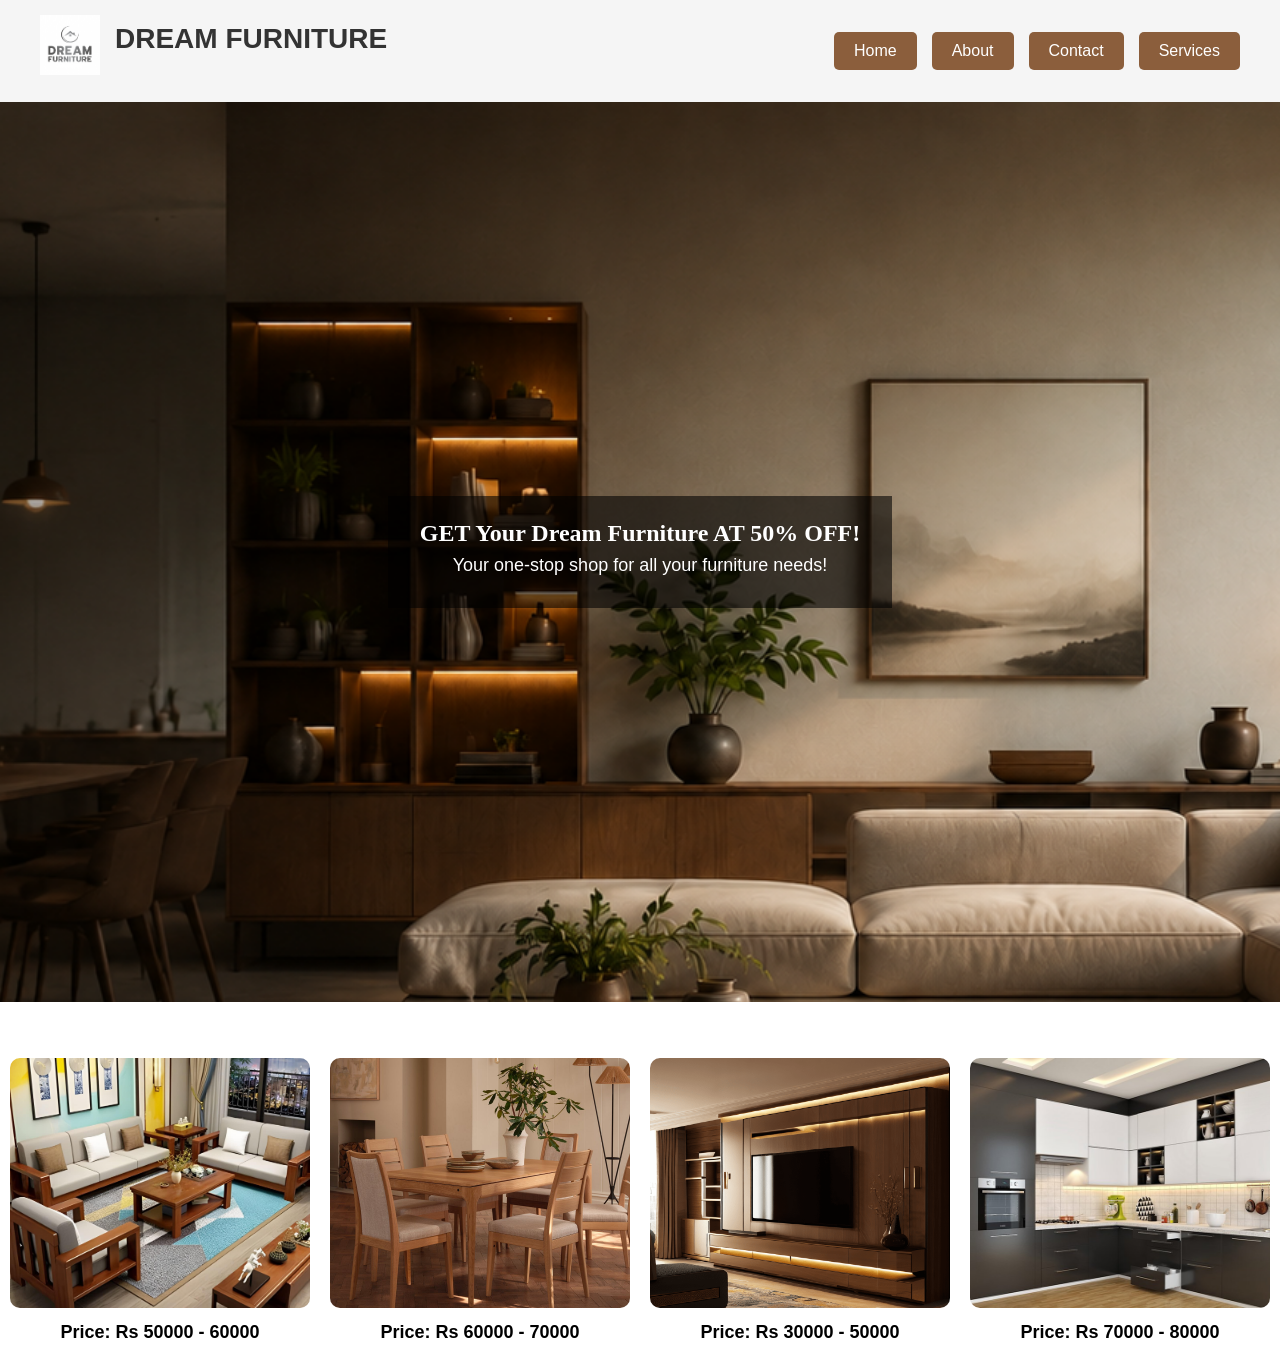
==== index.html @ bffdd096 "example seo  web to check and website performance" ====
<!DOCTYPE html>
<html lang="en">
<head>
    <meta charset="UTF-8">
    <meta name="viewport" content="width=device-width, initial-scale=1.0">
    <link rel="stylesheet" href="SEOstyle.css">
    <title>Dream Furniture</title>
</head>
<body>

    <nav>
        <div class="logo-title">
            <img src="logo.png" alt="Logo">
            <h1>DREAM FURNITURE</h1>
        </div>

        <div class="nav-links">
            <button onclick="location.href='index.html'">Home</button>
            <button onclick="location.href='about.html'">About</button>
            <button onclick="location.href='contact.html'">Contact</button>
            <button onclick="location.href='services.html'">Services</button>
        </div>
    </nav>

    <section class="main_image">
        <img src="furniture.png" alt="Furniture Image">

        <div class="main_text">
            <h2>GET Your Dream Furniture AT 50% OFF!</h2>
            <p>Your one-stop shop for all your furniture needs!</p>
        </div>
    </section>
    <br>
    <br>
    <div class="image-container">

    <div class="item">
        <img src="f1.jpg" alt="Furniture Image">
        <p>Price: Rs 50000 - 60000</p>
    </div>

    <div class="item">
        <img src="f2.jpg" alt="Furniture Image">
        <p>Price: Rs 60000 - 70000</p>
    </div>

    <div class="item">
        <img src="f5.png" alt="Furniture Image">
        <p>Price: Rs 30000 - 50000</p>
    </div>

    <div class="item">
        <img src="f3.jpg" alt="Furniture Image">
        <p>Price: Rs 70000 - 80000</p>
    </div>

</div>
</body>
</html>
---- SEOstyle.css ----
a{
    text-decoration: none;
    text-transform: uppercase;
    color: white;
}
body{
    margin: 0;
}
.main_image{
    position: relative;
    min-height: 100vh;
    overflow: hidden;
    display: grid;
    place-items: center;
    background-color: #242424;
}
.main_image img{
    position:absolute;
    inset: 0;
    width: 120%;
    height: 150%;
    object-fit: cover;
}
.main_text{
    position: relative;
    z-index: 1;
    max-width: 680px;
    margin: 24px;
    padding: 24px 32px;
    color: white;
    text-align: center;
    background-color: rgba(0, 0, 0, 0.58);
}
nav{
    text-align: center;
    background-color:black;
    padding: 18px 12px;
}
.logo-title{
    display: flex;
    align-items: center;
    justify-content: center;
    gap: 12px;
    margin-bottom: 12px;
}
.logo-title img{
    width: 52px;
    height: 52px;
    object-fit: contain;
}
h1{
    font-family: 'Roboto', sans-serif;
    font-size: 36px;
    font-weight: bold;
    margin: 0 0 12px;
    color: white;
    text-align: LEFT;
}
p{
    font-family: 'Roboto', sans-serif;
    font-size: 18px;
    margin: 8px 0;
    color: white;
}
@media (max-width: 600px){
    .main_image{
        min-height: 360px;
    }
    .main_image .main_text{
        padding: 20px;
    }
    h1{
        font-size: 28px;
    }
    p{
        font-size: 16px;
    }
}
nav .P1{
    font-family: 'Roboto', sans-serif;
    font-size: 18px;
    margin: 8px 0;
    color: white;
    display: block;
    text-align: LEFT;
    margin-right: 100PX;
}
*{
    margin:0;
    padding:0;
    box-sizing:border-box;
}

nav{
    display:flex;
    justify-content:space-between;
    align-items:center;
    padding:15px 40px;
    background-color:#f5f5f5;
}

.logo-title{
    display:flex;
    align-items:center;
    gap:15px;
}

.logo-title img{
    width:60px;
    height:60px;
    object-fit:contain;
}

.logo-title h1{
    font-size:28px;
    color:#333;
}

.nav-links{
    display:flex;
    gap:15px;
}

.nav-links button{
    padding:10px 20px;
    border:none;
    background-color:#8b5e3c;
    color:white;
    cursor:pointer;
    border-radius:5px;
    font-size:16px;
}

.nav-links button:hover{
    background-color:#6f472c;
}

.image-container{
    display:flex;
    justify-content:center;
    gap:20px;
    margin-top:20px;
}

.item{
    text-align:center;
}

.item img{
    width:300px;
    height:250px;
    object-fit:cover;
    border-radius:10px;
}

.item p{
    margin-top:10px;
    font-size:18px;
    color:black;
    font-weight:bold;
}
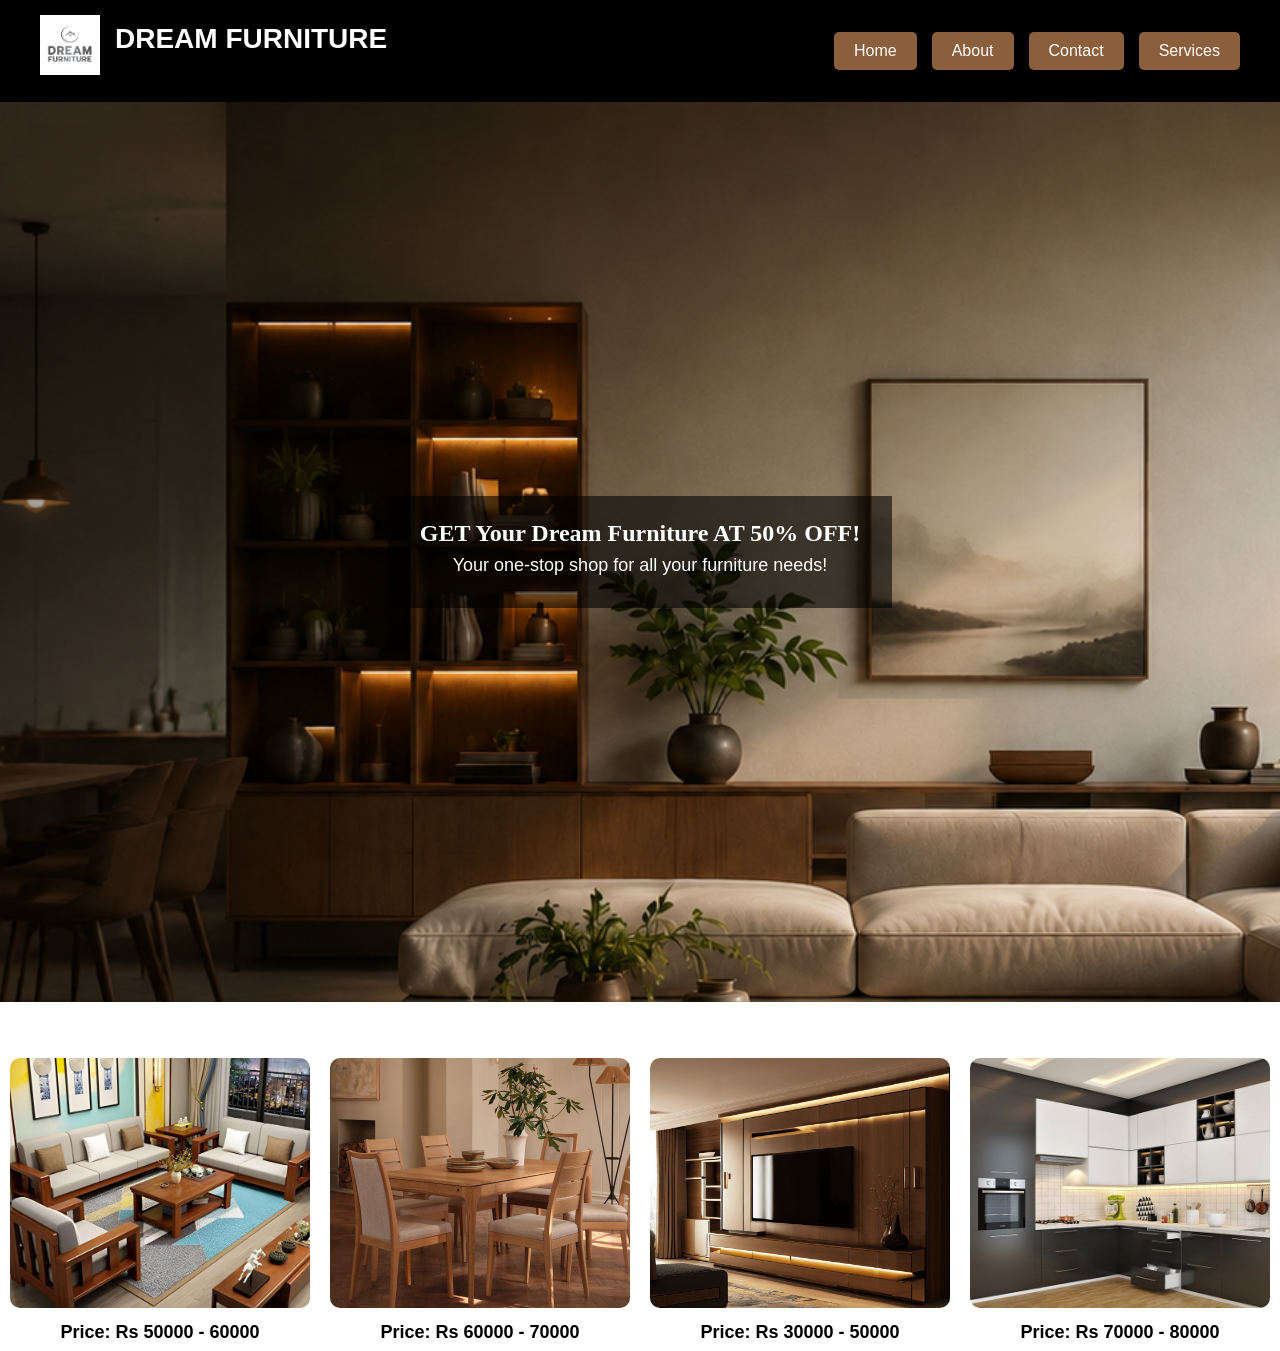
==== commit 5f0d7710: "changes done" ====
--- a/index.html
+++ b/index.html
@@ -35,22 +35,22 @@
     <div class="image-container">
 
     <div class="item">
-        <img src="f1.jpg" alt="Furniture Image">
+        <img src="sofa.jpg" alt="Furniture Image">
         <p>Price: Rs 50000 - 60000</p>
     </div>
 
     <div class="item">
-        <img src="f2.jpg" alt="Furniture Image">
+        <img src="dinning.jpg" alt="Furniture Image">
         <p>Price: Rs 60000 - 70000</p>
     </div>
 
     <div class="item">
-        <img src="f5.png" alt="Furniture Image">
+        <img src="tv furniture.png" alt="Furniture Image">
         <p>Price: Rs 30000 - 50000</p>
     </div>
 
     <div class="item">
-        <img src="f3.jpg" alt="Furniture Image">
+        <img src="kitchen furniture.jpg" alt="Furniture Image">
         <p>Price: Rs 70000 - 80000</p>
     </div>
 
--- a/SEOstyle.css
+++ b/SEOstyle.css
@@ -1,94 +1,13 @@
+*{
+    margin:0;
+    padding:0;
+    box-sizing:border-box;
+}
+
 a{
     text-decoration: none;
     text-transform: uppercase;
     color: white;
-}
-body{
-    margin: 0;
-}
-.main_image{
-    position: relative;
-    min-height: 100vh;
-    overflow: hidden;
-    display: grid;
-    place-items: center;
-    background-color: #242424;
-}
-.main_image img{
-    position:absolute;
-    inset: 0;
-    width: 120%;
-    height: 150%;
-    object-fit: cover;
-}
-.main_text{
-    position: relative;
-    z-index: 1;
-    max-width: 680px;
-    margin: 24px;
-    padding: 24px 32px;
-    color: white;
-    text-align: center;
-    background-color: rgba(0, 0, 0, 0.58);
-}
-nav{
-    text-align: center;
-    background-color:black;
-    padding: 18px 12px;
-}
-.logo-title{
-    display: flex;
-    align-items: center;
-    justify-content: center;
-    gap: 12px;
-    margin-bottom: 12px;
-}
-.logo-title img{
-    width: 52px;
-    height: 52px;
-    object-fit: contain;
-}
-h1{
-    font-family: 'Roboto', sans-serif;
-    font-size: 36px;
-    font-weight: bold;
-    margin: 0 0 12px;
-    color: white;
-    text-align: LEFT;
-}
-p{
-    font-family: 'Roboto', sans-serif;
-    font-size: 18px;
-    margin: 8px 0;
-    color: white;
-}
-@media (max-width: 600px){
-    .main_image{
-        min-height: 360px;
-    }
-    .main_image .main_text{
-        padding: 20px;
-    }
-    h1{
-        font-size: 28px;
-    }
-    p{
-        font-size: 16px;
-    }
-}
-nav .P1{
-    font-family: 'Roboto', sans-serif;
-    font-size: 18px;
-    margin: 8px 0;
-    color: white;
-    display: block;
-    text-align: LEFT;
-    margin-right: 100PX;
-}
-*{
-    margin:0;
-    padding:0;
-    box-sizing:border-box;
 }
 
 nav{
@@ -96,13 +15,16 @@
     justify-content:space-between;
     align-items:center;
     padding:15px 40px;
-    background-color:#f5f5f5;
+    background-color:black;
+    text-align: center;
 }
 
 .logo-title{
     display:flex;
     align-items:center;
+    justify-content:center;
     gap:15px;
+    margin-bottom:12px;
 }
 
 .logo-title img{
@@ -113,7 +35,7 @@
 
 .logo-title h1{
     font-size:28px;
-    color:#333;
+    color:white;
 }
 
 .nav-links{
@@ -133,6 +55,59 @@
 
 .nav-links button:hover{
     background-color:#6f472c;
+}
+
+.main_image{
+    position: relative;
+    min-height: 100vh;
+    overflow: hidden;
+    display: grid;
+    place-items: center;
+    background-color: #242424;
+}
+
+.main_image img{
+    position:absolute;
+    inset: 0;
+    width: 120%;
+    height: 150%;
+    object-fit: cover;
+}
+
+.main_text{
+    position: relative;
+    z-index: 1;
+    max-width: 680px;
+    margin: 24px;
+    padding: 24px 32px;
+    color: white;
+    text-align: center;
+    background-color: rgba(0, 0, 0, 0.58);
+}
+
+h1{
+    font-family: 'Roboto', sans-serif;
+    font-size: 36px;
+    font-weight: bold;
+    margin: 0 0 12px;
+    color: white;
+}
+
+p{
+    font-family: 'Roboto', sans-serif;
+    font-size: 18px;
+    margin: 8px 0;
+    color: white;
+}
+
+nav .P1{
+    font-family: 'Roboto', sans-serif;
+    font-size: 18px;
+    margin: 8px 0;
+    color: white;
+    display: block;
+    text-align: LEFT;
+    margin-right: 100PX;
 }
 
 .image-container{
@@ -158,4 +133,19 @@
     font-size:18px;
     color:black;
     font-weight:bold;
+}
+
+@media (max-width: 600px){
+    .main_image{
+        min-height: 360px;
+    }
+    .main_image .main_text{
+        padding: 20px;
+    }
+    h1{
+        font-size: 28px;
+    }
+    p{
+        font-size: 16px;
+    }
 }
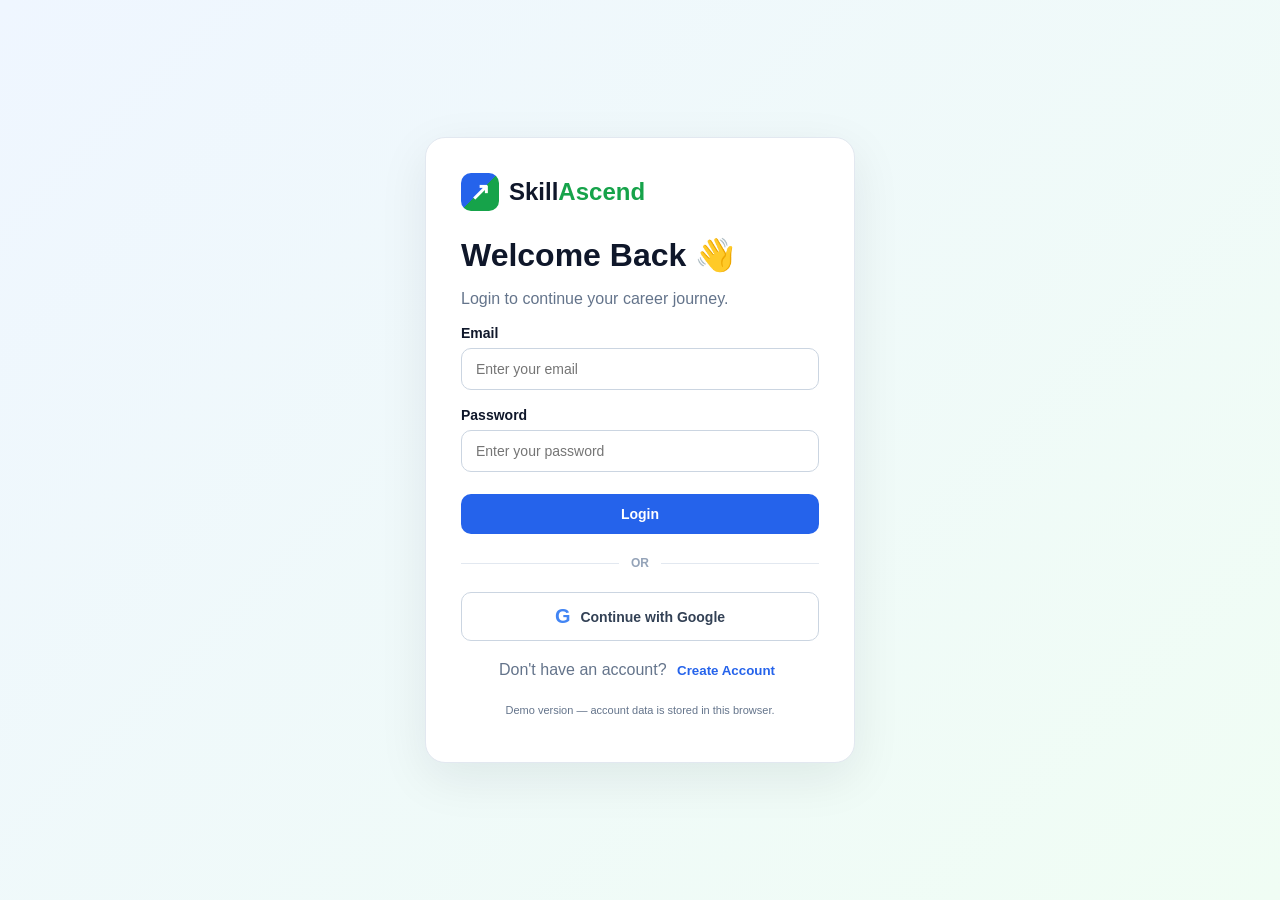
==== commit 7b5b6a8d: "done" ====
--- a/index.html
+++ b/index.html
@@ -1,59 +1,281 @@
 <!DOCTYPE html>
 <html lang="en">
 <head>
-    <meta charset="UTF-8">
-    <meta name="viewport" content="width=device-width, initial-scale=1.0">
-    <link rel="stylesheet" href="SEOstyle.css">
-    <title>Dream Furniture</title>
+<meta charset="UTF-8">
+<meta name="viewport" content="width=device-width, initial-scale=1.0">
+<title>SkillAscend</title>
+<link rel="stylesheet" href="sastyle.css">
 </head>
 <body>
 
-    <nav>
-        <div class="logo-title">
-            <img src="logo.png" alt="Logo">
-            <h1>DREAM FURNITURE</h1>
-        </div>
-
-        <div class="nav-links">
-            <button onclick="location.href='index.html'">Home</button>
-            <button onclick="location.href='about.html'">About</button>
-            <button onclick="location.href='contact.html'">Contact</button>
-            <button onclick="location.href='services.html'">Services</button>
-        </div>
-    </nav>
-
-    <section class="main_image">
-        <img src="furniture.png" alt="Furniture Image">
-
-        <div class="main_text">
-            <h2>GET Your Dream Furniture AT 50% OFF!</h2>
-            <p>Your one-stop shop for all your furniture needs!</p>
-        </div>
-    </section>
-    <br>
-    <br>
-    <div class="image-container">
-
-    <div class="item">
-        <img src="sofa.jpg" alt="Furniture Image">
-        <p>Price: Rs 50000 - 60000</p>
+<div id="authPage" class="auth-page">
+  <div class="auth-card">
+    <div class="logo"><div class="logo-icon">↗</div><div>Skill<span>Ascend</span></div></div>
+    <h1 id="authTitle">Welcome Back 👋</h1>
+    <p id="authSubtitle">Login to continue your career journey.</p>
+
+    <div id="nameField" class="input-group hidden">
+      <label>Full Name</label>
+      <input type="text" id="nameInput" placeholder="Enter your full name">
     </div>
-
-    <div class="item">
-        <img src="dinning.jpg" alt="Furniture Image">
-        <p>Price: Rs 60000 - 70000</p>
+    <div class="input-group">
+      <label>Email</label>
+      <input type="email" id="emailInput" placeholder="Enter your email">
     </div>
-
-    <div class="item">
-        <img src="tv furniture.png" alt="Furniture Image">
-        <p>Price: Rs 30000 - 50000</p>
+    <div class="input-group">
+      <label>Password</label>
+      <input type="password" id="passwordInput" placeholder="Enter your password">
     </div>
 
-    <div class="item">
-        <img src="kitchen furniture.jpg" alt="Furniture Image">
-        <p>Price: Rs 70000 - 80000</p>
-    </div>
-
+    <button class="main-button" onclick="handleAuth()" id="authButton">Login</button>
+    <div class="divider"><span>OR</span></div>
+    <button class="google-button" onclick="googleLogin()"><span class="google-icon">G</span> Continue with Google</button>
+
+    <p class="switch-auth">
+      <span id="switchText">Don't have an account?</span>
+      <button onclick="toggleAuth()" id="switchButton">Create Account</button>
+    </p>
+    <p class="demo-note">Demo version — account data is stored in this browser.</p>
+  </div>
 </div>
+
+<div id="mainApp" class="hidden">
+  <header class="topbar">
+    <div class="brand"><div class="logo-icon">↗</div><div>Skill<span>Ascend</span></div></div>
+    <div class="user-area"><div id="topUserName">User</div><div class="avatar" id="topAvatar">U</div></div>
+  </header>
+
+  <div class="app-layout">
+    <aside class="sidebar">
+      <button class="nav-button active" onclick="showPage('dashboard', this)">🏠 Dashboard</button>
+      <button class="nav-button" onclick="showPage('courses', this)">📚 Courses</button>
+      <button class="nav-button" onclick="showPage('cv', this)">📄 CV Builder</button>
+      <button class="nav-button" onclick="showPage('gaps', this)">🎯 Skill Gaps</button>
+      <button class="nav-button" onclick="showPage('verification', this)">🛡️ Verify Skills</button>
+      <button class="nav-button" onclick="showPage('jobs', this)">💼 Jobs</button>
+      <button class="nav-button" onclick="showPage('government', this)">🏛️ Government Jobs</button>
+      <button class="nav-button" onclick="showPage('profile', this)">👤 Profile</button>
+      <button class="nav-button" onclick="showPage('settings', this)">⚙️ Settings</button>
+      <div class="sidebar-bottom"><button class="nav-button logout" onclick="logout()">🚪 Logout</button></div>
+    </aside>
+
+    <main class="content">
+
+      <section id="dashboard" class="page">
+        <div class="hero">
+          <div>
+            <h1>Hello, <span id="welcomeName">User</span> 👋</h1>
+            <p>Keep learning, build your skills, and move closer to your career goal.</p>
+          </div>
+          <button class="success-button" onclick="openPage('jobs')">Find Opportunities</button>
+        </div>
+
+        <div class="stats-grid">
+          <div class="stat-card"><p>Overall Progress</p><h2 id="ovScore">0%</h2>
+            <div class="progress"><div class="progress-fill" id="ovBar" style="width:0%"></div></div></div>
+          <div class="stat-card"><p>Learning</p><h2 id="lrScore">0%</h2><span class="badge green" id="lrBadge">Not started</span></div>
+          <div class="stat-card"><p>CV Completion</p><h2 id="cvScore">0%</h2><span class="badge blue" id="cvBadge">Not started</span></div>
+          <div class="stat-card"><p>Skills Verified</p><h2 id="vfScore">0%</h2><span class="badge orange" id="vfBadge">Not started</span></div>
+          <div class="stat-card"><p>Trust Score</p><h2 id="trScore">100</h2><span class="badge green" id="trBadge">Trusted</span></div>
+        </div>
+
+        <h2 class="section-heading">Quick Actions</h2>
+        <div class="card-grid">
+          <div class="feature-card"><div class="feature-icon blue-icon">📄</div><h3>Build CV</h3>
+            <p>Create your professional CV with voice and AI.</p>
+            <button class="main-button" onclick="openPage('cv')">Build CV</button></div>
+          <div class="feature-card"><div class="feature-icon green-icon">🛡️</div><h3>Verify Skills</h3>
+            <p>Prove your practical skills.</p>
+            <button class="main-button" onclick="openPage('verification')">Verify</button></div>
+          <div class="feature-card"><div class="feature-icon green-icon">💼</div><h3>Find Jobs</h3>
+            <p>Find suitable opportunities.</p>
+            <button class="success-button" onclick="openPage('jobs')">Find Jobs</button></div>
+          <div class="feature-card"><div class="feature-icon blue-icon">🏛️</div><h3>Government Exams</h3>
+            <p>See every exam you are eligible for.</p>
+            <button class="main-button" onclick="openPage('government')">Check Eligibility</button></div>
+        </div>
+
+        <h2 class="section-heading">Your Career Journey</h2>
+        <div class="journey-card">
+          <div class="journey-step"><span>📚</span><strong>Learn</strong></div><div class="arrow">→</div>
+          <div class="journey-step"><span>🛠️</span><strong>Build</strong></div><div class="arrow">→</div>
+          <div class="journey-step"><span>🛡️</span><strong>Verify</strong></div><div class="arrow">→</div>
+          <div class="journey-step"><span>💼</span><strong>Get Employed</strong></div>
+        </div>
+      </section>
+
+      <section id="courses" class="page hidden">
+        <h1>Courses 📚</h1>
+        <p class="subtitle">Free YouTube tutorials. Missing skills for your career goal are shown first.</p>
+        <input class="search-box" type="text" placeholder="Search courses..." onkeyup="renderCourses()" id="courseSearch">
+        <div class="course-grid" id="courseList"></div>
+      </section>
+
+      <section id="cv" class="page hidden">
+        <div class="page-header">
+          <div>
+            <h1>CV Builder 📄</h1>
+            <p class="subtitle">Fill the form or speak. Your CV preview updates on the right.</p>
+          </div>
+          <button class="main-button" onclick="window.print()">Download / Print CV</button>
+        </div>
+
+        <div class="cv-layout">
+          <div class="form-card">
+            <h2>Personal Information</h2>
+            <div class="input-group"><label>Name</label><input id="cvName" type="text"></div>
+            <div class="two">
+              <div class="input-group"><label>Email</label><input id="cvEmail" type="email"></div>
+              <div class="input-group"><label>Phone</label><input id="cvPhone" type="tel" placeholder="+91 ..."></div>
+            </div>
+            <div class="two">
+              <div class="input-group"><label>Location</label><input id="cvLocation" placeholder="City, State"></div>
+              <div class="input-group"><label>LinkedIn / Portfolio</label><input id="cvLink" placeholder="Link (optional)"></div>
+            </div>
+
+            <div class="input-group">
+              <label>Career Goal (AI will verify this job)</label>
+              <input id="careerGoal" type="text" placeholder="Example: Frontend Developer">
+              <div id="goalStatus" class="goal-status"></div>
+            </div>
+            <div class="input-group">
+              <label>Professional Summary</label>
+              <textarea id="cvSummary" rows="3" placeholder="2-3 lines about you. Or use the AI assistant below."></textarea>
+            </div>
+            <div class="input-group"><label>Skills</label>
+              <input id="cvSkills" type="text" placeholder="Separated by commas"></div>
+            <div class="input-group"><label>Education (one per line: Degree | Institute | Year)</label>
+              <textarea id="cvEducation" rows="3" placeholder="B.Com | Goa University | 2024"></textarea></div>
+            <div class="input-group"><label>Experience (one per line: Role | Place | Duration)</label>
+              <textarea id="cvExperience" rows="3" placeholder="Intern | Pixel Studio | 3 months"></textarea></div>
+            <div class="input-group"><label>Projects (one per line)</label>
+              <textarea id="cvProjects" rows="3" placeholder="To-do app using JavaScript"></textarea></div>
+            <div class="input-group"><label>Certifications (one per line)</label>
+              <textarea id="cvCerts" rows="2"></textarea></div>
+            <div class="two">
+              <div class="input-group"><label>Languages (commas)</label><input id="cvLanguages" placeholder="English, Hindi, Konkani"></div>
+              <div class="input-group"><label>Hobbies (commas)</label><input id="cvHobbies" placeholder="Cricket, Reading"></div>
+            </div>
+
+            <div class="cv-actions">
+              <button class="main-button" onclick="updateCV()">Update CV</button>
+              <button class="outline-button" onclick="clearCV()">Clear CV</button>
+              <button class="outline-button" onclick="updateCV(true)">Verify Goal &amp; Find Skill Gap</button>
+            </div>
+          </div>
+
+          <div class="cv-preview">
+            <div class="cv-header">
+              <h1 id="previewName">User</h1>
+              <p id="previewContact">email@example.com</p>
+            </div>
+            <div class="cv-section"><h3>Professional Summary</h3><p id="previewGoal"></p></div>
+            <div class="cv-section"><h3>Skills</h3><div id="previewSkills"></div></div>
+            <div id="previewSections"></div>
+          </div>
+        </div>
+
+        <div class="ai-card">
+          <h2>🤖 AI CV Assistant</h2>
+          <p>Speak (or type) about your studies, work, skills and hobbies. AI cleans the speech and fills your CV. Hindi and Marathi speech is translated to English.</p>
+          <div class="voice-area">
+            <select id="voiceLang">
+              <option value="en-IN">English (India)</option>
+              <option value="hi-IN">Hindi</option>
+              <option value="mr-IN">Marathi</option>
+            </select>
+            <button class="main-button" id="voiceButton" onclick="startVoice()">🎙️ Speak</button>
+            <button class="success-button" onclick="improveCVWithAI()">✨ Improve CV with AI</button>
+          </div>
+          <div class="status-line"><span id="voiceStatus">Voice input ready</span> <span id="aiStatus"></span></div>
+          <textarea id="voiceText" rows="4" placeholder="Example: I finished B.Com from Goa University in 2024. I know Excel and Tally. I like cricket..."></textarea>
+        </div>
+        <div id="gapResult"></div>
+      </section>
+
+      <section id="gaps" class="page hidden">
+        <h1>Skill Gaps 🎯</h1>
+        <p class="subtitle">Skills you still need, with a beginner-friendly YouTube teacher for each.</p>
+        <div class="actions"><button class="main-button" onclick="downloadGap()">⬇ Download Report</button>
+        <button class="outline-button" onclick="renderGaps()">Refresh</button></div>
+        <div id="gapPage" style="margin-top:15px"></div>
+      </section>
+
+      <section id="verification" class="page hidden">
+        <h1>Skill Verification 🛡️</h1>
+        <p class="subtitle">Prove your skills through practical questions.</p>
+        <div id="trustBar" class="trust-bar"></div>
+        <div class="card-grid" id="verifyList"></div>
+      </section>
+
+      <section id="jobs" class="page hidden">
+        <h1>Jobs 💼</h1>
+        <p class="subtitle" id="jobLocationText">Jobs matched to your CV location.</p>
+        <div class="job-count" id="jobCount">0 jobs found</div>
+        <input class="search-box" id="jobSearch" placeholder="Search jobs..." onkeyup="renderJobs()">
+        <div class="job-list" id="jobList"></div>
+      </section>
+
+      <section id="government" class="page hidden">
+        <h1>Government Jobs 🏛️</h1>
+        <p class="subtitle">Check which government exams are eligible based on the demo rules below.</p>
+        <div class="form-grid">
+          <div class="form-card"><label>Qualification</label>
+            <select id="qualification" onchange="renderGov()">
+              <option>Graduation</option><option>12th</option><option>10th</option>
+            </select></div>
+          <div class="form-card"><label>Age</label>
+            <input id="age" type="number" value="22" min="14" max="60" onchange="renderGov()"></div>
+          <div class="form-card"><label>Category</label>
+            <select id="category" onchange="renderGov()">
+              <option>General</option><option>OBC</option><option>SC</option><option>ST</option>
+            </select></div>
+        </div>
+        <button class="success-button" onclick="renderGov()">Show Eligible Exams</button>
+        <div class="exam-card">
+          <h2 id="examCount">Eligible Exams</h2>
+          <div id="examList"></div>
+          <p class="demo-note">Demo eligibility only. Always confirm the official notification before applying.</p>
+        </div>
+      </section>
+
+      <section id="profile" class="page hidden">
+        <h1>Profile 👤</h1>
+        <p class="subtitle">Manage your SkillAscend profile.</p>
+        <div class="profile-card">
+          <div class="large-avatar" id="profileAvatar">U</div>
+          <div class="profile-info"><h2 id="profileName">User</h2><p id="profileEmail">email@example.com</p></div>
+        </div>
+        <div class="form-card profile-form">
+          <div class="input-group"><label>Full Name</label><input id="profileNameInput"></div>
+          <div class="input-group"><label>Email</label><input id="profileEmailInput" disabled></div>
+          <div class="input-group"><label>Skills</label><input id="profileSkills" placeholder="Separated by commas"></div>
+          <button class="main-button" onclick="saveProfile()">Save Changes</button>
+        </div>
+      </section>
+
+      <section id="settings" class="page hidden">
+        <h1>Settings ⚙️</h1>
+        <div class="settings-card">
+          <h2>Account</h2>
+          <p id="settingsEmail">email@example.com</p>
+          <button class="outline-button" onclick="logout()">Logout</button>
+        </div>
+        <div class="settings-card">
+          <h2>Integrations 🚀</h2>
+          <ul>
+            <li>Demo authentication and profile storage are local-browser based.</li>
+            <li>AI CV, skill-gap and quiz features use your local Node server.</li>
+            <li>Live jobs and government notifications are future integrations.</li>
+            <li>Employer verification and secure production authentication require a backend.</li>
+          </ul>
+        </div>
+      </section>
+    </main>
+  </div>
+</div>
+
+<div id="message" class="message hidden"></div>
+<script src="skillascend.js"></script>
 </body>
 </html>
--- a/sastyle.css
+++ b/sastyle.css
@@ -0,0 +1,26 @@
+*{box-sizing:border-box}body{margin:0;font-family:Arial,Helvetica,sans-serif;background:#f8fafc;color:#0f172a}button,input,textarea,select{font-family:inherit}button{cursor:pointer}.hidden{display:none!important}
+:root{--blue:#2563eb;--blue-dark:#1d4ed8;--blue-light:#eff6ff;--green:#16a34a;--green-dark:#15803d;--green-light:#f0fdf4;--orange:#f59e0b;--gray:#64748b;--border:#e2e8f0}
+.auth-page{min-height:100vh;display:flex;justify-content:center;align-items:center;padding:20px;background:linear-gradient(135deg,#eff6ff,#f0fdf4)}.auth-card{width:100%;max-width:430px;background:#fff;padding:35px;border-radius:20px;border:1px solid var(--border);box-shadow:0 15px 50px rgba(15,23,42,.08)}
+.logo,.brand{display:flex;align-items:center;gap:10px;font-weight:800}.logo{font-size:24px;margin-bottom:25px}.logo span,.brand span{color:var(--green)}.logo-icon{width:38px;height:38px;display:flex;justify-content:center;align-items:center;border-radius:10px;color:#fff;font-weight:bold;background:linear-gradient(135deg,var(--blue) 50%,var(--green) 50%)}
+.auth-card h1{margin-bottom:8px}.auth-card>p{color:var(--gray)}.input-group{margin-top:17px}.input-group label,.form-card>label{display:block;font-size:14px;font-weight:700;margin-bottom:7px}.input-group input,.input-group textarea,.form-card input,.form-card textarea,.form-card select{width:100%;padding:12px 14px;border:1px solid #cbd5e1;border-radius:10px;outline:none;font-size:14px;background:#fff}.input-group input:focus,.input-group textarea:focus{border-color:var(--blue);box-shadow:0 0 0 3px rgba(37,99,235,.1)}.two{display:grid;grid-template-columns:1fr 1fr;gap:12px}.goal-status{margin-top:7px;font-size:13px;font-weight:700;color:var(--gray)}
+.main-button,.success-button,.outline-button,.google-button{border:none;padding:12px 18px;border-radius:10px;font-weight:700;transition:.2s;font-size:14px}a.main-button,a.outline-button{display:inline-block;text-decoration:none;text-align:center}.main-button{background:var(--blue);color:#fff}.main-button:hover{background:var(--blue-dark);transform:translateY(-1px)}.success-button{background:var(--green);color:#fff}.success-button:hover{background:var(--green-dark)}.outline-button{background:#fff;color:var(--blue);border:1px solid #bfdbfe}.auth-card .main-button{width:100%;margin-top:22px}.divider{display:flex;align-items:center;gap:12px;margin:22px 0;color:#94a3b8;font-size:12px;font-weight:700}.divider:before,.divider:after{content:"";flex:1;height:1px;background:var(--border)}.google-button{width:100%;display:flex;justify-content:center;align-items:center;gap:10px;background:#fff;color:#334155;border:1px solid #cbd5e1}.google-icon{font-size:20px;font-weight:800;color:#4285f4}.switch-auth{text-align:center;margin-top:20px;color:var(--gray)}.switch-auth button{border:none;background:transparent;color:var(--blue);font-weight:700}.demo-note{font-size:11px;text-align:center;margin-top:25px;color:var(--gray)}
+.topbar{height:70px;background:#fff;border-bottom:1px solid var(--border);display:flex;align-items:center;justify-content:space-between;padding:0 28px;position:sticky;top:0;z-index:100}.brand{font-size:23px}.user-area{display:flex;align-items:center;gap:12px;font-weight:700}.avatar,.large-avatar{border-radius:50%;background:#dbeafe;color:var(--blue);display:flex;align-items:center;justify-content:center;font-weight:800}.avatar{width:40px;height:40px}.app-layout{min-height:calc(100vh - 70px);display:flex}.sidebar{width:235px;background:#fff;border-right:1px solid var(--border);padding:20px 12px;display:flex;flex-direction:column}.nav-button{width:100%;border:none;background:transparent;text-align:left;padding:13px;border-radius:10px;color:#475569;font-size:14px;margin-bottom:4px}.nav-button:hover,.nav-button.active{background:var(--blue-light);color:var(--blue)}.nav-button.active{font-weight:700}.sidebar-bottom{margin-top:auto}.logout{color:#dc2626}.content{flex:1;padding:30px;max-width:1450px;margin:auto;width:100%;min-width:0}.page{animation:fadeIn .25s ease}@keyframes fadeIn{from{opacity:0;transform:translateY(5px)}to{opacity:1;transform:translateY(0)}}
+.hero{padding:28px;border-radius:18px;border:1px solid #dbeafe;background:linear-gradient(135deg,#eff6ff,#f0fdf4);display:flex;align-items:center;justify-content:space-between;gap:20px}.hero h1{font-size:30px;margin:0 0 8px}.hero p,.stat-card p,.feature-card p,.course-card p,.job-card p,.profile-info p{color:var(--gray)}.stats-grid,.card-grid,.course-grid{display:grid;grid-template-columns:repeat(4,1fr);gap:16px;margin-top:20px}.stats-grid{grid-template-columns:repeat(5,1fr)}.stat-card,.feature-card,.course-card,.form-card,.cv-preview,.settings-card,.exam-card,.profile-card{background:#fff;border:1px solid var(--border);border-radius:15px;padding:20px}.stat-card h2{font-size:28px;margin:8px 0}.progress{height:8px;background:#e2e8f0;border-radius:20px;overflow:hidden}.progress-fill{height:100%;background:var(--blue);transition:width .4s}.section-heading{margin-top:30px}.feature-card p,.course-card p{min-height:40px}.feature-card button{margin-top:10px}.feature-icon,.course-icon{width:50px;height:50px;border-radius:12px;display:flex;align-items:center;justify-content:center;font-size:23px;margin-bottom:12px}.blue-icon,.course-icon{background:#dbeafe}.green-icon{background:#dcfce7}.journey-card{background:#fff;border:1px solid var(--border);border-radius:15px;padding:25px;display:flex;justify-content:space-around;align-items:center;gap:10px}.journey-step{display:flex;flex-direction:column;align-items:center;gap:8px;text-align:center}.journey-step span{font-size:28px}.arrow{color:var(--blue);font-size:25px;font-weight:bold}
+.badge{display:inline-block;padding:5px 9px;border-radius:50px;font-size:12px;font-weight:700;margin:2px 0}.badge.green{color:#15803d;background:#dcfce7}.badge.blue{color:#1d4ed8;background:#dbeafe}.badge.orange{color:#b45309;background:#fef3c7}.badge.red{color:#b91c1c;background:#fee2e2}.subtitle{color:var(--gray);margin-top:-8px}.search-box{width:100%;padding:13px;border:1px solid #cbd5e1;border-radius:10px;margin:20px 0;outline:none}.course-grid{gap:18px}.actions{display:flex;gap:8px;flex-wrap:wrap;margin-top:14px}.actions .main-button,.actions .outline-button{padding:10px 12px;font-size:13px}
+.page-header{display:flex;align-items:center;justify-content:space-between;gap:20px}.cv-layout{display:grid;grid-template-columns:.9fr 1.1fr;gap:20px;margin-top:20px;align-items:start}.form-card .main-button,.form-card .outline-button{margin-top:18px;margin-right:8px}.cv-preview{padding:35px;min-height:550px}.cv-header{border-bottom:2px solid var(--blue);padding-bottom:15px}.cv-header h1{margin:0;font-size:30px}.cv-header p{color:var(--gray)}.cv-section{margin-top:25px}.cv-section h3{color:var(--blue);margin-bottom:8px;border-bottom:1px solid var(--border);padding-bottom:4px}.cv-section ul{margin:0;padding-left:20px}.cv-section li{margin:6px 0}.skill-tag{display:inline-block;background:var(--blue-light);color:var(--blue);padding:6px 10px;border-radius:8px;margin:4px 4px 4px 0;font-size:13px}.ai-card{margin-top:20px;background:linear-gradient(135deg,#eff6ff,#f0fdf4);border:1px solid #dbeafe;border-radius:15px;padding:22px}.ai-card textarea{width:100%;margin-top:12px;padding:12px;border:1px solid #cbd5e1;border-radius:10px;resize:vertical}.voice-area{display:flex;align-items:center;gap:12px;margin-top:15px;flex-wrap:wrap}.voice-area select{padding:11px;border:1px solid #cbd5e1;border-radius:10px;background:#fff}.status-line{margin-top:10px;color:var(--gray);font-size:14px}.main-button.recording{background:#dc2626;animation:pulse 1.2s infinite}@keyframes pulse{50%{opacity:.65}}
+.trust-bar{display:inline-block;background:#fff;border:1px solid var(--border);border-radius:10px;padding:10px 14px;margin:10px 0;font-size:14px}.gap-card{max-width:100%}.gap-card h2{margin-top:0}
+.job-list{margin-top:15px}.job-card{background:#fff;border:1px solid var(--border);border-radius:15px;padding:22px;margin-bottom:15px;display:flex;justify-content:space-between;align-items:center;gap:20px}.job-card h2{margin-bottom:5px}.job-meta{display:flex;gap:8px;flex-wrap:wrap}.job-meta span{padding:5px 8px;border-radius:8px;background:#f1f5f9;font-size:12px}
+.form-grid{display:grid;grid-template-columns:repeat(3,1fr);gap:15px;margin:20px 0}.form-grid .form-card{display:flex;flex-direction:column;gap:8px}.exam-card{margin-top:20px}.exam-row{display:flex;justify-content:space-between;align-items:center;gap:12px;padding:15px 0;border-bottom:1px solid var(--border)}.exam-row:last-of-type{border-bottom:none}.exam-row h3{margin:0 0 4px}.exam-row p{margin:0;color:var(--gray);font-size:14px}.exam-row.no{opacity:.65}.exam-right{display:flex;align-items:center;gap:10px;flex-wrap:wrap;justify-content:flex-end}
+.profile-card{display:flex;align-items:center;gap:20px;margin-top:20px}.large-avatar{width:80px;height:80px;font-size:28px}.profile-form{max-width:700px;margin-top:20px}.settings-card{margin-top:20px;max-width:800px}.settings-card li{margin:10px 0;color:var(--gray)}
+.message{position:fixed;right:25px;bottom:25px;background:#0f172a;color:#fff;padding:14px 18px;border-radius:10px;box-shadow:0 5px 20px rgba(0,0,0,.2);z-index:2000}
+.qz-modal{position:fixed;inset:0;background:rgba(15,23,42,.75);z-index:1000;display:flex;align-items:center;justify-content:center;padding:15px}.qz-box{background:#fff;border-radius:16px;width:100%;max-width:820px;max-height:95vh;overflow:auto;padding:20px}.qz-top{display:flex;justify-content:space-between;align-items:center;gap:10px}.qz-top h2{margin:0;font-size:20px}.qz-body{display:grid;grid-template-columns:200px 1fr;gap:18px;margin-top:15px}.qz-body video{width:100%;border-radius:12px;background:#0f172a;transform:scaleX(-1)}.qz-rules li{margin:8px 0;color:var(--gray)}.qz-count{color:var(--gray);font-size:13px;margin:0}.qz-opt{display:block;width:100%;text-align:left;margin-top:8px;padding:12px;border-radius:10px;border:1px solid #cbd5e1;background:#fff;font-size:14px}.qz-opt:hover{background:var(--blue-light);border-color:var(--blue)}.qz-warn{margin-top:12px;color:#b91c1c;font-weight:700;font-size:14px;min-height:20px}.cv-empty{color:#94a3b8;font-style:italic;margin:4px 0}
+@media(max-width:1100px){.stats-grid,.card-grid,.course-grid{grid-template-columns:repeat(2,1fr)}.stats-grid{grid-template-columns:repeat(2,1fr)}}@media(max-width:850px){.sidebar{width:70px}.nav-button{font-size:0;text-align:center}.nav-button:first-letter{font-size:20px}.cv-layout,.form-grid{grid-template-columns:1fr}}@media(max-width:650px){.topbar{padding:0 15px}.brand{font-size:19px}.user-area>div:first-child{display:none}.app-layout{flex-direction:column}.sidebar{width:100%;flex-direction:row;overflow-x:auto;padding:8px;border-right:none;border-bottom:1px solid var(--border)}.nav-button{width:auto;white-space:nowrap;font-size:13px;margin:0 4px 0 0}.nav-button:first-letter{font-size:13px}.sidebar-bottom{margin:0 0 0 auto}.content{padding:15px}.hero{flex-direction:column;align-items:flex-start}.stats-grid,.card-grid,.course-grid,.two{grid-template-columns:1fr}.journey-card{flex-direction:column}.arrow{transform:rotate(90deg)}.job-card,.page-header,.exam-row{flex-direction:column;align-items:flex-start}.exam-right{justify-content:flex-start}.qz-body{grid-template-columns:1fr}.qz-body video{max-width:160px}}
+@media print{body *{visibility:hidden}.cv-preview,.cv-preview *{visibility:visible}.cv-preview{position:absolute;left:0;top:0;width:100%;border:none}.cv-empty{display:block!important;color:#334155!important;font-style:normal!important}.cv-section:has(.cv-empty){display:block!important}}
+
+.verification-result{padding:20px;border:1px solid var(--border);border-radius:14px;background:#f8fafc}.result-good{color:#166534;font-weight:600}.result-warning{color:#92400e;font-weight:600}
+
+.cv-actions{display:flex;flex-wrap:wrap;gap:10px;margin-top:12px}
+.cv-actions .main-button,.cv-actions .outline-button{margin:0}
+@media(max-width:600px){.cv-actions>*{width:100%}}
+
+.job-count{margin:10px 0 14px;font-weight:700;font-size:18px}
